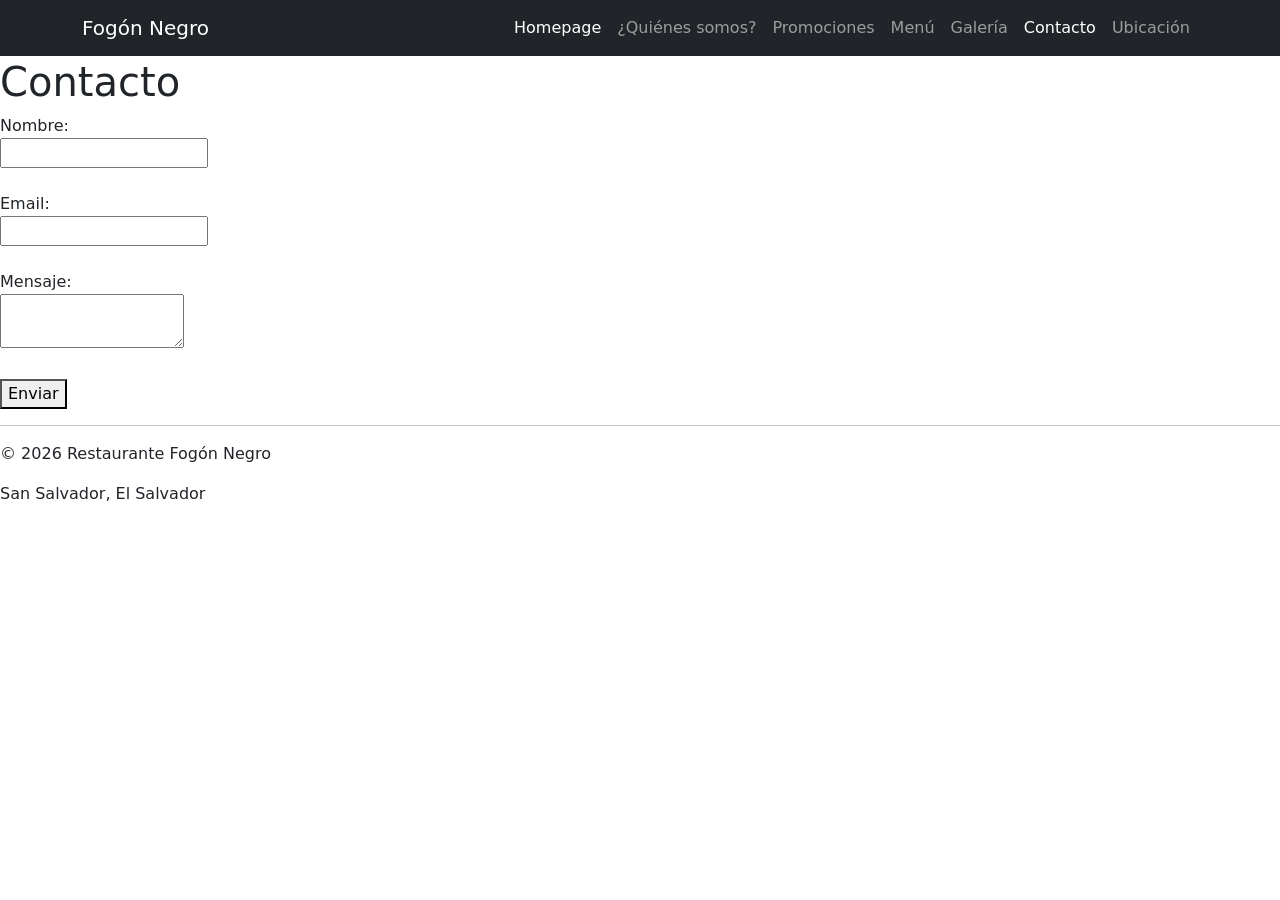
==== contacto.html @ 7ad45046 "Add files via upload" ====
<!DOCTYPE html>
<html lang="es">

<head>
<meta charset="UTF-8">
<title>Contacto</title>
<link href="https://cdn.jsdelivr.net/npm/bootstrap@5.3.8/dist/css/bootstrap.min.css" rel="stylesheet">
<link rel="stylesheet" href="css/estilos.css">
</head>

<body>

<header>

<img src="img/logo.png" alt="Logo Fogón Negro" width="120">

<!--Abner Díaz Nav-->
<body class="d-flex flex-column min-vh-100">
    <nav class="navbar navbar-expand-lg navbar-dark bg-dark fixed-top">
  <div class="container">
    
    <a class="navbar-brand" href="index.html">Fogón Negro</a>

    <button class="navbar-toggler" type="button" 
        data-bs-toggle="collapse" 
        data-bs-target="#navbarNav">
        <span class="navbar-toggler-icon"></span>
    </button>

    <div class="collapse navbar-collapse" id="navbarNav">
      <ul class="navbar-nav ms-auto">
        <li class="nav-item">
          <a class="nav-link active" target="_blank" href="index.html">Homepage</a>
        </li>
        <li class="nav-item">
          <a class="nav-link" target="_blank" href="quienes-somos.html">¿Quiénes somos?</a>
        </li>
        <li class="nav-item">
          <a class="nav-link" target="_blank" href="promociones.html">Promociones</a>
        </li>
        <li class="nav-item">
          <a class="nav-link" target="_blank" href="menu.html">Menú</a>
        </li>
        <li class="nav-item">
          <a class="nav-link" target="_blank" href="galeria.html">Galería</a>
        </li>
        <li class="nav-item">
          <a class="nav-link active" target="_blank" href="contacto.html">Contacto</a>
        </li>
        <li class="nav-item">
            <a class="nav-link" target="_blank" href="ubicación.html">Ubicación</a>
        </li>
      </ul>
    </div>

  </div>
</nav>

<hr>

</header>

<h1>Contacto</h1>

<form>

<label>Nombre:</label>
<br>
<input type="text" name="nombre">

<br><br>

<label>Email:</label>
<br>
<input type="email" name="email">

<br><br>

<label>Mensaje:</label>
<br>
<textarea name="mensaje"></textarea>

<br><br>

<button type="submit">Enviar</button>

</form>

<footer>

<hr>

<p>© 2026 Restaurante Fogón Negro</p>
<p>San Salvador, El Salvador</p>

</footer>

</body>
</html>
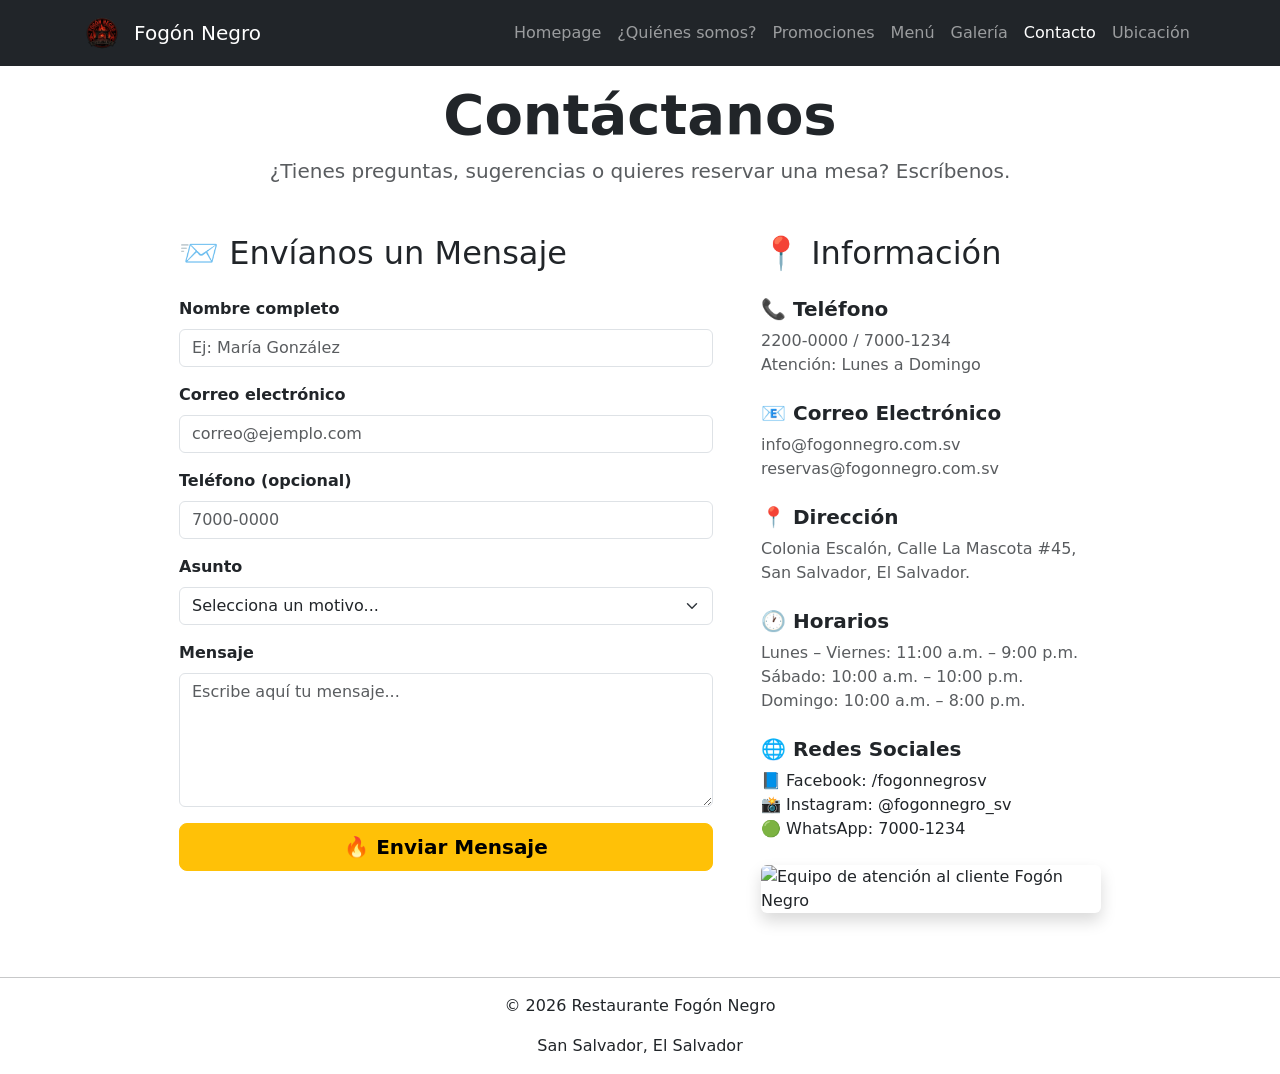
==== commit dae7b891: "Cambios" ====
--- a/contacto.html
+++ b/contacto.html
@@ -2,98 +2,150 @@
 <html lang="es">
 
 <head>
-<meta charset="UTF-8">
-<title>Contacto</title>
-<link href="https://cdn.jsdelivr.net/npm/bootstrap@5.3.8/dist/css/bootstrap.min.css" rel="stylesheet">
-<link rel="stylesheet" href="css/estilos.css">
+  <meta charset="UTF-8">
+  <meta name="viewport" content="width=device-width, initial-scale=1.0">
+  <title>Contacto  Fogón Negro</title>
+  <link rel="icon" href="img/logo.png" type="image/png">
+  <link href="https://cdn.jsdelivr.net/npm/bootstrap@5.3.8/dist/css/bootstrap.min.css" rel="stylesheet">
+  <link href="https://fonts.googleapis.com/css2?family=Playfair+Display:wght@700;900&family=Lato:wght@300;400;700&display=swap" rel="stylesheet">
+  <link rel="stylesheet" href="css/estilos.css">
 </head>
 
-<body>
+<body class="d-flex flex-column min-vh-100">
 
-<header>
+  <header>
+    <nav class="navbar navbar-expand-lg navbar-dark bg-dark fixed-top">
+      <div class="container">
+        <a class="navbar-brand d-flex align-items-center gap-2" href="index.html">
+          <img src="img/logo.png" alt="Logo Fogón Negro" height="40">
+          Fogón Negro
+        </a>
+        <button class="navbar-toggler" type="button"
+          data-bs-toggle="collapse" data-bs-target="#navbarNav">
+          <span class="navbar-toggler-icon"></span>
+        </button>
+        <div class="collapse navbar-collapse" id="navbarNav">
+          <ul class="navbar-nav ms-auto">
+            <li class="nav-item"><a class="nav-link" target="_blank" href="index.html">Homepage</a></li>
+            <li class="nav-item"><a class="nav-link" target="_blank" href="quienes-somos.html">¿Quiénes somos?</a></li>
+            <li class="nav-item"><a class="nav-link" target="_blank" href="promociones.html">Promociones</a></li>
+            <li class="nav-item"><a class="nav-link" target="_blank" href="menu.html">Menú</a></li>
+            <li class="nav-item"><a class="nav-link" target="_blank" href="galeria.html">Galería</a></li>
+            <li class="nav-item"><a class="nav-link active" href="contacto.html">Contacto</a></li>
+            <li class="nav-item"><a class="nav-link" target="_blank" href="ubicación.html">Ubicación</a></li>
+          </ul>
+        </div>
+      </div>
+    </nav>
+    <hr>
+  </header>
 
-<img src="img/logo.png" alt="Logo Fogón Negro" width="120">
+  <div class="container my-5">
 
-<!--Abner Díaz Nav-->
-<body class="d-flex flex-column min-vh-100">
-    <nav class="navbar navbar-expand-lg navbar-dark bg-dark fixed-top">
-  <div class="container">
-    
-    <a class="navbar-brand" href="index.html">Fogón Negro</a>
+    <div class="text-center mb-5">
+      <h1 class="display-4 fw-bold">Contáctanos</h1>
+      <p class="text-muted fs-5">¿Tienes preguntas, sugerencias o quieres reservar una mesa? Escríbenos.</p>
+    </div>
 
-    <button class="navbar-toggler" type="button" 
-        data-bs-toggle="collapse" 
-        data-bs-target="#navbarNav">
-        <span class="navbar-toggler-icon"></span>
-    </button>
+    <div class="row g-5 justify-content-center">
 
-    <div class="collapse navbar-collapse" id="navbarNav">
-      <ul class="navbar-nav ms-auto">
-        <li class="nav-item">
-          <a class="nav-link active" target="_blank" href="index.html">Homepage</a>
-        </li>
-        <li class="nav-item">
-          <a class="nav-link" target="_blank" href="quienes-somos.html">¿Quiénes somos?</a>
-        </li>
-        <li class="nav-item">
-          <a class="nav-link" target="_blank" href="promociones.html">Promociones</a>
-        </li>
-        <li class="nav-item">
-          <a class="nav-link" target="_blank" href="menu.html">Menú</a>
-        </li>
-        <li class="nav-item">
-          <a class="nav-link" target="_blank" href="galeria.html">Galería</a>
-        </li>
-        <li class="nav-item">
-          <a class="nav-link active" target="_blank" href="contacto.html">Contacto</a>
-        </li>
-        <li class="nav-item">
-            <a class="nav-link" target="_blank" href="ubicación.html">Ubicación</a>
-        </li>
-      </ul>
+      <!-- FORMULARIO -->
+      <div class="col-md-6">
+        <h2 class="section-title mb-4">📨 Envíanos un Mensaje</h2>
+        <form>
+
+          <div class="mb-3">
+            <label class="form-label fw-bold" for="nombre">Nombre completo</label>
+            <input type="text" id="nombre" name="nombre" class="form-control" placeholder="Ej: María González" required>
+          </div>
+
+          <div class="mb-3">
+            <label class="form-label fw-bold" for="email">Correo electrónico</label>
+            <input type="email" id="email" name="email" class="form-control" placeholder="correo@ejemplo.com" required>
+          </div>
+
+          <div class="mb-3">
+            <label class="form-label fw-bold" for="telefono">Teléfono (opcional)</label>
+            <input type="tel" id="telefono" name="telefono" class="form-control" placeholder="7000-0000">
+          </div>
+
+          <div class="mb-3">
+            <label class="form-label fw-bold" for="asunto">Asunto</label>
+            <select id="asunto" name="asunto" class="form-select">
+              <option value="">Selecciona un motivo...</option>
+              <option value="reserva">Reservación de mesa</option>
+              <option value="evento">Organización de evento</option>
+              <option value="sugerencia">Sugerencia o queja</option>
+              <option value="informacion">Información general</option>
+              <option value="otro">Otro</option>
+            </select>
+          </div>
+
+          <div class="mb-3">
+            <label class="form-label fw-bold" for="mensaje">Mensaje</label>
+            <textarea id="mensaje" name="mensaje" class="form-control" rows="5"
+              placeholder="Escribe aquí tu mensaje..." required></textarea>
+          </div>
+
+          <button type="submit" class="btn btn-warning btn-lg w-100 fw-bold">
+            🔥 Enviar Mensaje
+          </button>
+
+        </form>
+      </div>
+
+      <!-- INFO DE CONTACTO -->
+      <div class="col-md-4">
+        <h2 class="section-title mb-4">📍 Información</h2>
+
+        <div class="mb-4">
+          <h5 class="fw-bold">📞 Teléfono</h5>
+          <p class="text-muted">2200-0000 / 7000-1234<br>Atención: Lunes a Domingo</p>
+        </div>
+
+        <div class="mb-4">
+          <h5 class="fw-bold">📧 Correo Electrónico</h5>
+          <p class="text-muted">info@fogonnegro.com.sv<br>reservas@fogonnegro.com.sv</p>
+        </div>
+
+        <div class="mb-4">
+          <h5 class="fw-bold">📍 Dirección</h5>
+          <p class="text-muted">Colonia Escalón, Calle La Mascota #45,<br>San Salvador, El Salvador.</p>
+        </div>
+
+        <div class="mb-4">
+          <h5 class="fw-bold">🕐 Horarios</h5>
+          <p class="text-muted">
+            Lunes – Viernes: 11:00 a.m. – 9:00 p.m.<br>
+            Sábado: 10:00 a.m. – 10:00 p.m.<br>
+            Domingo: 10:00 a.m. – 8:00 p.m.
+          </p>
+        </div>
+
+        <div class="mb-4">
+          <h5 class="fw-bold">🌐 Redes Sociales</h5>
+          <p>
+            <a href="#" class="text-dark text-decoration-none">📘 Facebook: /fogonnegrosv</a><br>
+            <a href="#" class="text-dark text-decoration-none">📸 Instagram: @fogonnegro_sv</a><br>
+            <a href="#" class="text-dark text-decoration-none">🟢 WhatsApp: 7000-1234</a>
+          </p>
+        </div>
+
+        <img src="img/contacto/atencion-cliente.jpg" class="img-fluid rounded shadow"
+          alt="Equipo de atención al cliente Fogón Negro">
+
+      </div>
+
     </div>
 
   </div>
-</nav>
 
-<hr>
+  <footer class="mt-auto">
+    <hr>
+    <p class="text-center">© 2026 Restaurante Fogón Negro</p>
+    <p class="text-center">San Salvador, El Salvador</p>
+  </footer>
 
-</header>
-
-<h1>Contacto</h1>
-
-<form>
-
-<label>Nombre:</label>
-<br>
-<input type="text" name="nombre">
-
-<br><br>
-
-<label>Email:</label>
-<br>
-<input type="email" name="email">
-
-<br><br>
-
-<label>Mensaje:</label>
-<br>
-<textarea name="mensaje"></textarea>
-
-<br><br>
-
-<button type="submit">Enviar</button>
-
-</form>
-
-<footer>
-
-<hr>
-
-<p>© 2026 Restaurante Fogón Negro</p>
-<p>San Salvador, El Salvador</p>
-
-</footer>
-
+  <script src="https://cdn.jsdelivr.net/npm/bootstrap@5.3.8/dist/js/bootstrap.bundle.min.js"></script>
 </body>
-</html>
+</html>
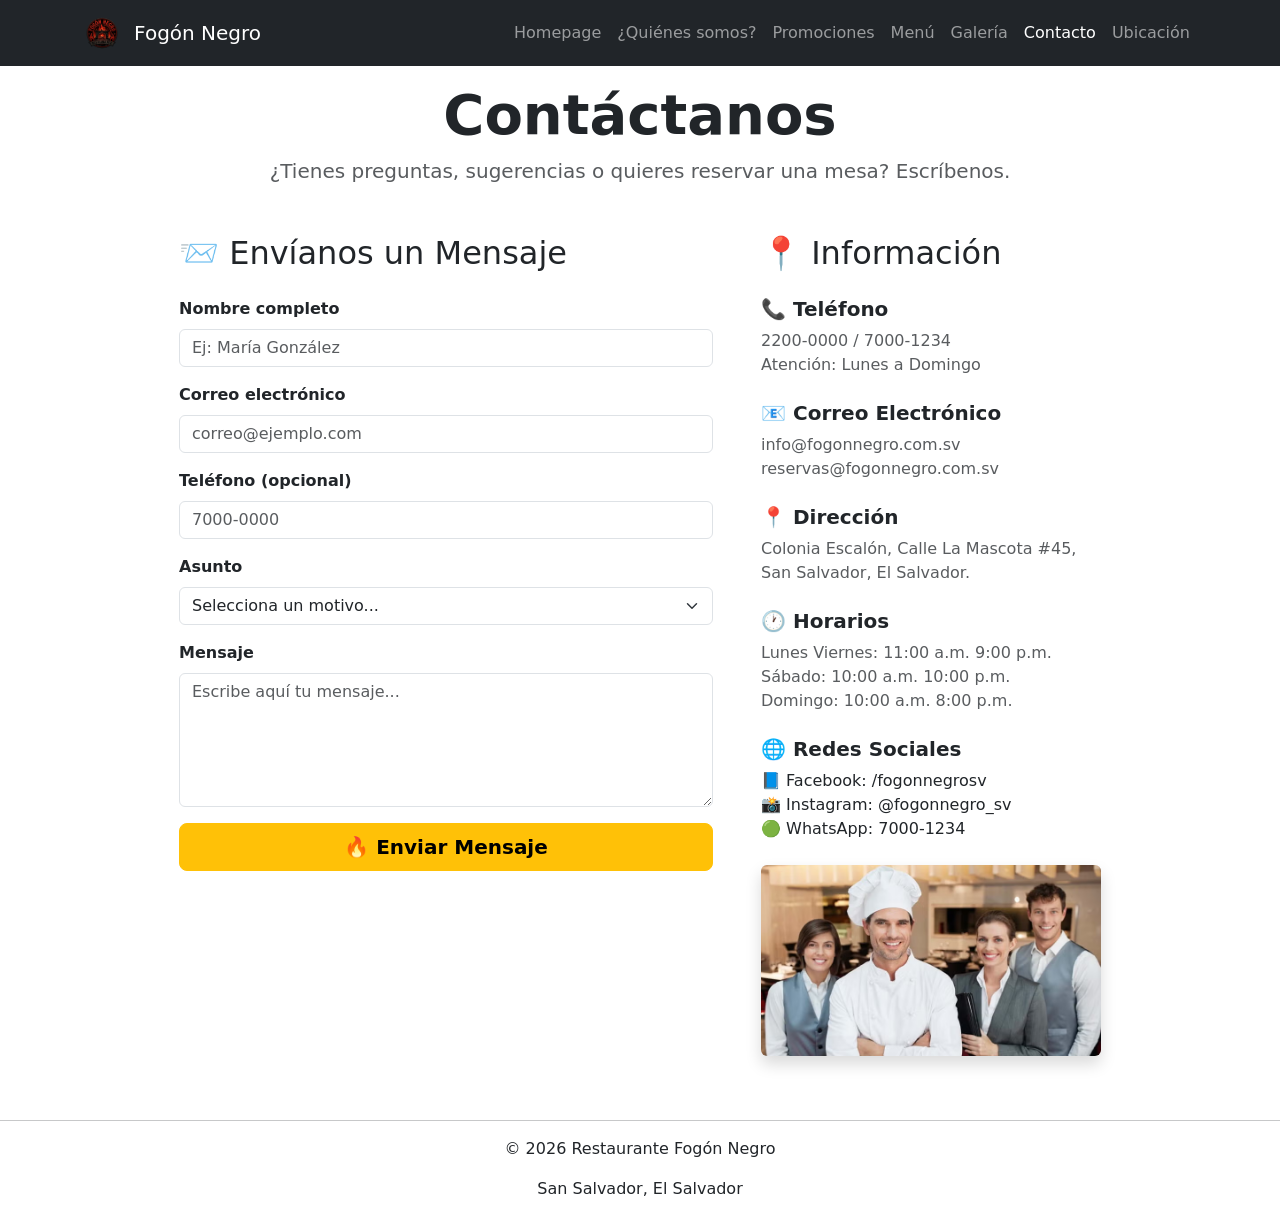
==== commit 363494db: "Cambios Abner" ====
--- a/contacto.html
+++ b/contacto.html
@@ -5,7 +5,7 @@
   <meta charset="UTF-8">
   <meta name="viewport" content="width=device-width, initial-scale=1.0">
   <title>Contacto  Fogón Negro</title>
-  <link rel="icon" href="img/logo.png" type="image/png">
+  <link rel="icon" href="img/homepage/logo.png" type="image/png">
   <link href="https://cdn.jsdelivr.net/npm/bootstrap@5.3.8/dist/css/bootstrap.min.css" rel="stylesheet">
   <link href="https://fonts.googleapis.com/css2?family=Playfair+Display:wght@700;900&family=Lato:wght@300;400;700&display=swap" rel="stylesheet">
   <link rel="stylesheet" href="css/estilos.css">
@@ -17,7 +17,7 @@
     <nav class="navbar navbar-expand-lg navbar-dark bg-dark fixed-top">
       <div class="container">
         <a class="navbar-brand d-flex align-items-center gap-2" href="index.html">
-          <img src="img/logo.png" alt="Logo Fogón Negro" height="40">
+          <img src="img/homepage/logo.png" alt="Logo Fogón Negro" height="40">
           Fogón Negro
         </a>
         <button class="navbar-toggler" type="button"
@@ -116,9 +116,9 @@
         <div class="mb-4">
           <h5 class="fw-bold">🕐 Horarios</h5>
           <p class="text-muted">
-            Lunes – Viernes: 11:00 a.m. – 9:00 p.m.<br>
-            Sábado: 10:00 a.m. – 10:00 p.m.<br>
-            Domingo: 10:00 a.m. – 8:00 p.m.
+            Lunes  Viernes: 11:00 a.m.  9:00 p.m.<br>
+            Sábado: 10:00 a.m. 10:00 p.m.<br>
+            Domingo: 10:00 a.m.  8:00 p.m.
           </p>
         </div>
 
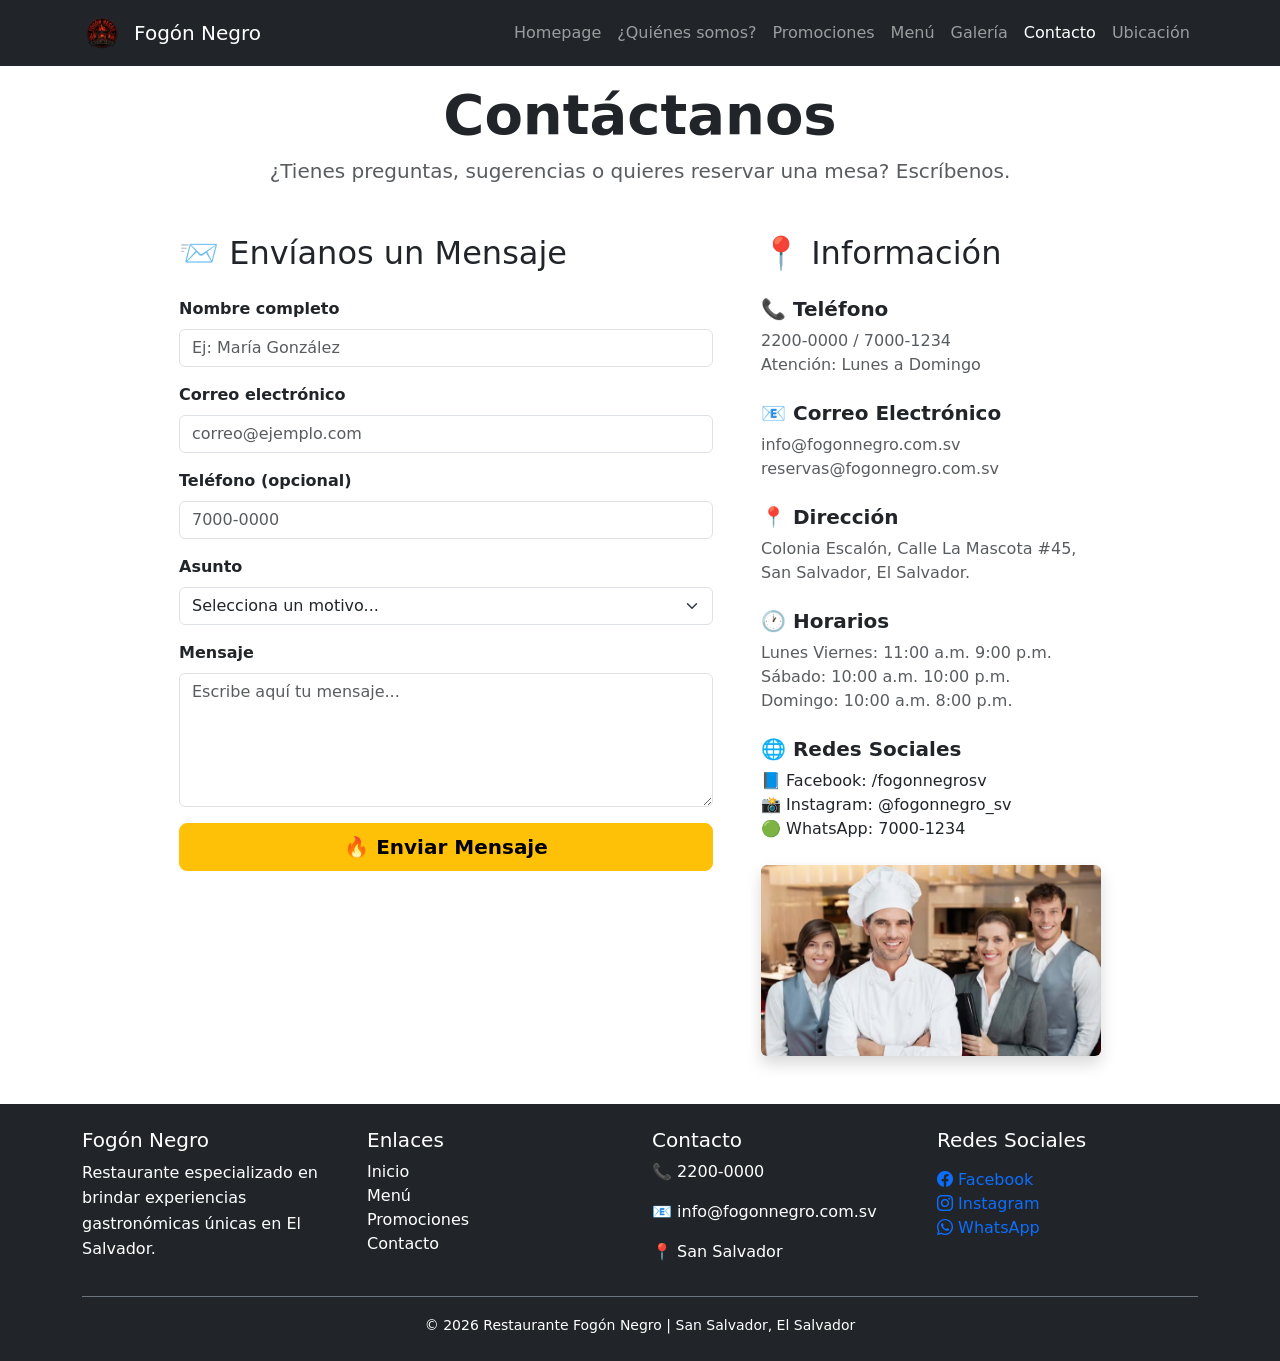
==== commit 26324cf9: "Cambios" ====
--- a/contacto.html
+++ b/contacto.html
@@ -7,8 +7,10 @@
   <title>Contacto  Fogón Negro</title>
   <link rel="icon" href="img/homepage/logo.png" type="image/png">
   <link href="https://cdn.jsdelivr.net/npm/bootstrap@5.3.8/dist/css/bootstrap.min.css" rel="stylesheet">
+  <link href="https://cdn.jsdelivr.net/npm/bootstrap-icons@1.11.3/font/bootstrap-icons.css" rel="stylesheet">
   <link href="https://fonts.googleapis.com/css2?family=Playfair+Display:wght@700;900&family=Lato:wght@300;400;700&display=swap" rel="stylesheet">
-  <link rel="stylesheet" href="css/estilos.css">
+  <script src="https://cdn.jsdelivr.net/npm/bootstrap@5.3.8/dist/js/bootstrap.bundle.min.js"></script>
+  <link rel="stylesheet" href="style.css">
 </head>
 
 <body class="d-flex flex-column min-vh-100">
@@ -140,12 +142,67 @@
 
   </div>
 
-  <footer class="mt-auto">
-    <hr>
-    <p class="text-center">© 2026 Restaurante Fogón Negro</p>
-    <p class="text-center">San Salvador, El Salvador</p>
-  </footer>
-
-  <script src="https://cdn.jsdelivr.net/npm/bootstrap@5.3.8/dist/js/bootstrap.bundle.min.js"></script>
+ <!--Abner Díaz-->
+  <footer class="bg-dark text-white py-4">
+    <div class="container">
+        <div class="row text-center text-md-start">
+
+            <!--DESCRIPCIÓN -->
+            <div class="col-md-3 mb-3">
+                <h5>Fogón Negro</h5>
+                <p class="descripcion">
+                    Restaurante especializado en brindar experiencias gastronómicas únicas en El Salvador.
+                </p>
+            </div>
+
+            <!--ENLACES -->
+            <div class="col-md-3 mb-3">
+                <h5>Enlaces</h5>
+                <ul class="list-unstyled">
+                    <li><a href="index.html" class="text-white text-decoration-none">Inicio</a></li>
+                    <li><a href="menu.html" class="text-white text-decoration-none">Menú</a></li>
+                    <li><a href="promociones.html" class="text-white text-decoration-none">Promociones</a></li>
+                    <li><a href="contacto.html" class="text-white text-decoration-none">Contacto</a></li>
+                </ul>
+            </div>
+
+            <!--CONTACTO -->
+            <div class="col-md-3 mb-3">
+                <h5>Contacto</h5>
+                <p>📞 2200-0000
+                <p>📧 info@fogonnegro.com.sv</p>
+                <p>📍 San Salvador</p>
+                </p>
+            </div>
+
+            <!--REDES SOCIALES -->
+            <div class="col-md-3 mb-3">
+                <h5>Redes Sociales</h5>
+                <p>
+                   <p>
+                    <a href="#" class="text-decoration-none">
+                        <i class="bi bi-facebook"></i> Facebook
+                    </a><br>
+
+                    <a href="#" class="text-decoration-none">
+                        <i class="bi bi-instagram"></i> Instagram
+                    </a><br>
+
+                    <a href="#" class="text-decoration-none">
+                        <i class="bi bi-whatsapp"></i> WhatsApp
+                    </a>
+                  </p>
+              </p>
+            </div>
+
+        </div>
+
+        <!-- LÍNEA Y DERECHOS -->
+        <div class="text-center pt-3 border-top border-secondary">
+            <small>© 2026 Restaurante Fogón Negro | San Salvador, El Salvador</small>
+        </div>
+    </div>
+</footer>
+
 </body>
 </html>
--- a/style.css
+++ b/style.css
@@ -0,0 +1,4 @@
+footer .descripcion {
+    max-width: 250px;
+    line-height: 1.6;
+}
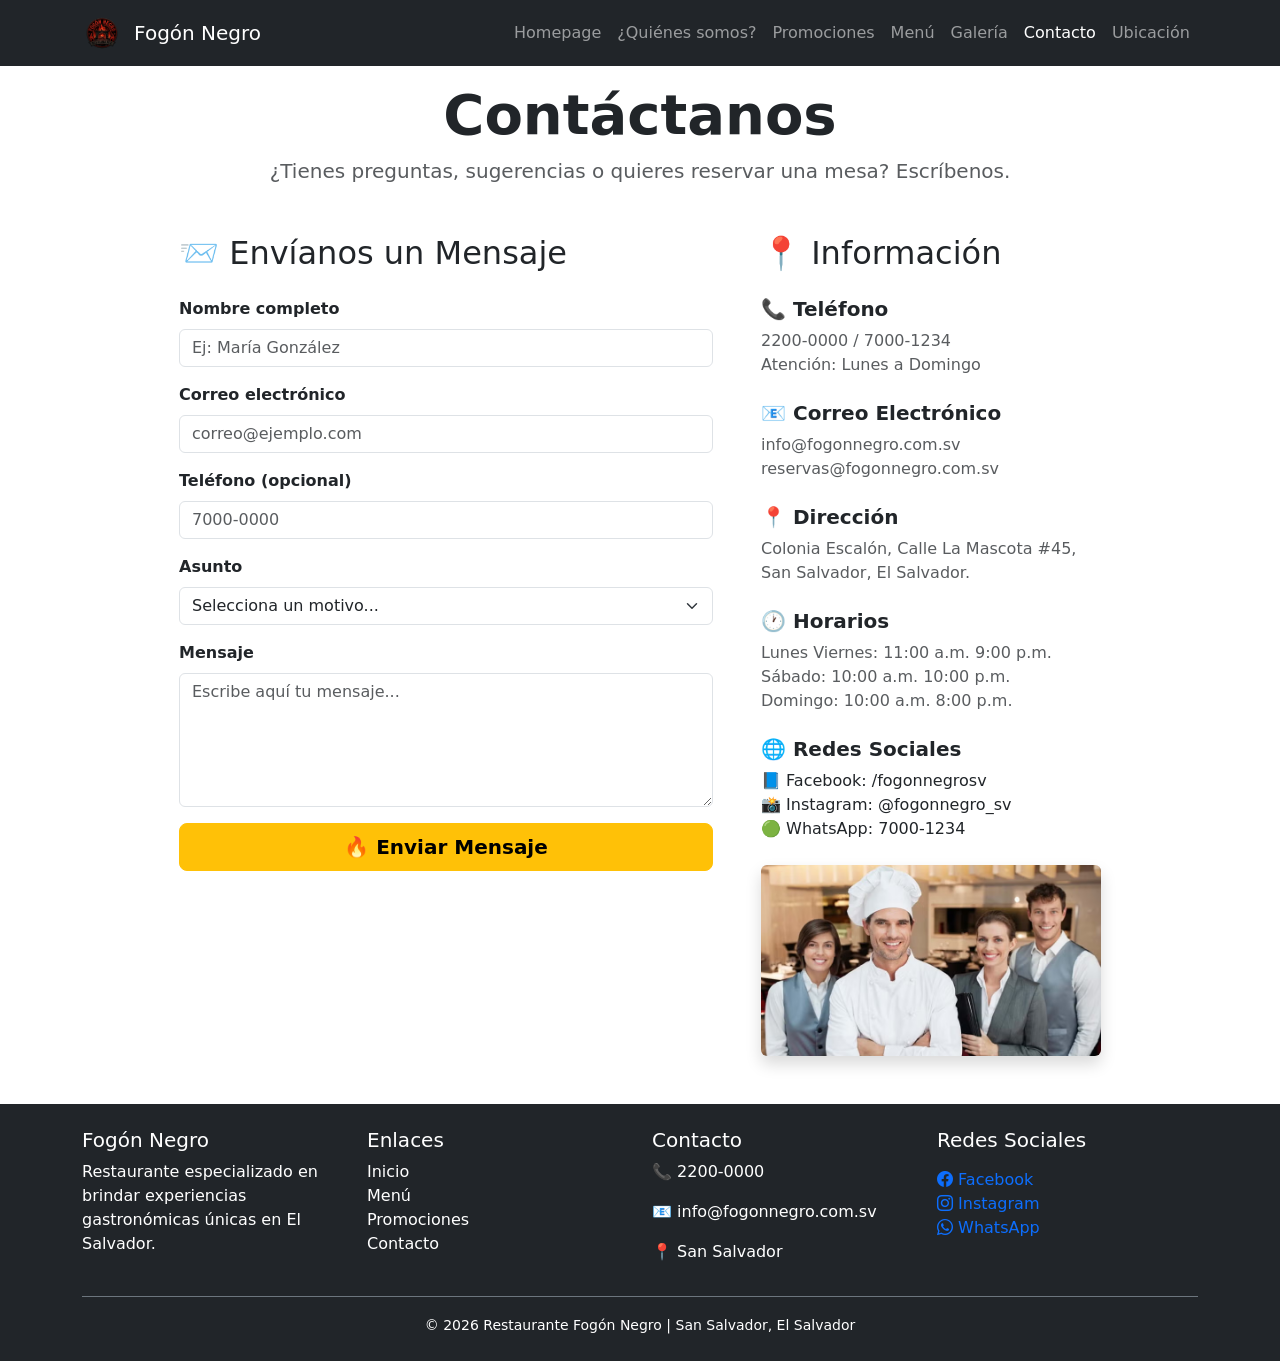
==== commit 2b8534f2: "a" ====
--- a/contacto.html
+++ b/contacto.html
@@ -159,9 +159,9 @@
             <div class="col-md-3 mb-3">
                 <h5>Enlaces</h5>
                 <ul class="list-unstyled">
-                    <li><a href="index.html" class="text-white text-decoration-none">Inicio</a></li>
-                    <li><a href="menu.html" class="text-white text-decoration-none">Menú</a></li>
-                    <li><a href="promociones.html" class="text-white text-decoration-none">Promociones</a></li>
+                    <li><a href="index.html" target="_blank" class="text-white text-decoration-none">Inicio</a></li>
+                    <li><a href="menu.html" target="_blank" class="text-white text-decoration-none">Menú</a></li>
+                    <li><a href="promociones.html" target="_blank" class="text-white text-decoration-none">Promociones</a></li>
                     <li><a href="contacto.html" class="text-white text-decoration-none">Contacto</a></li>
                 </ul>
             </div>
